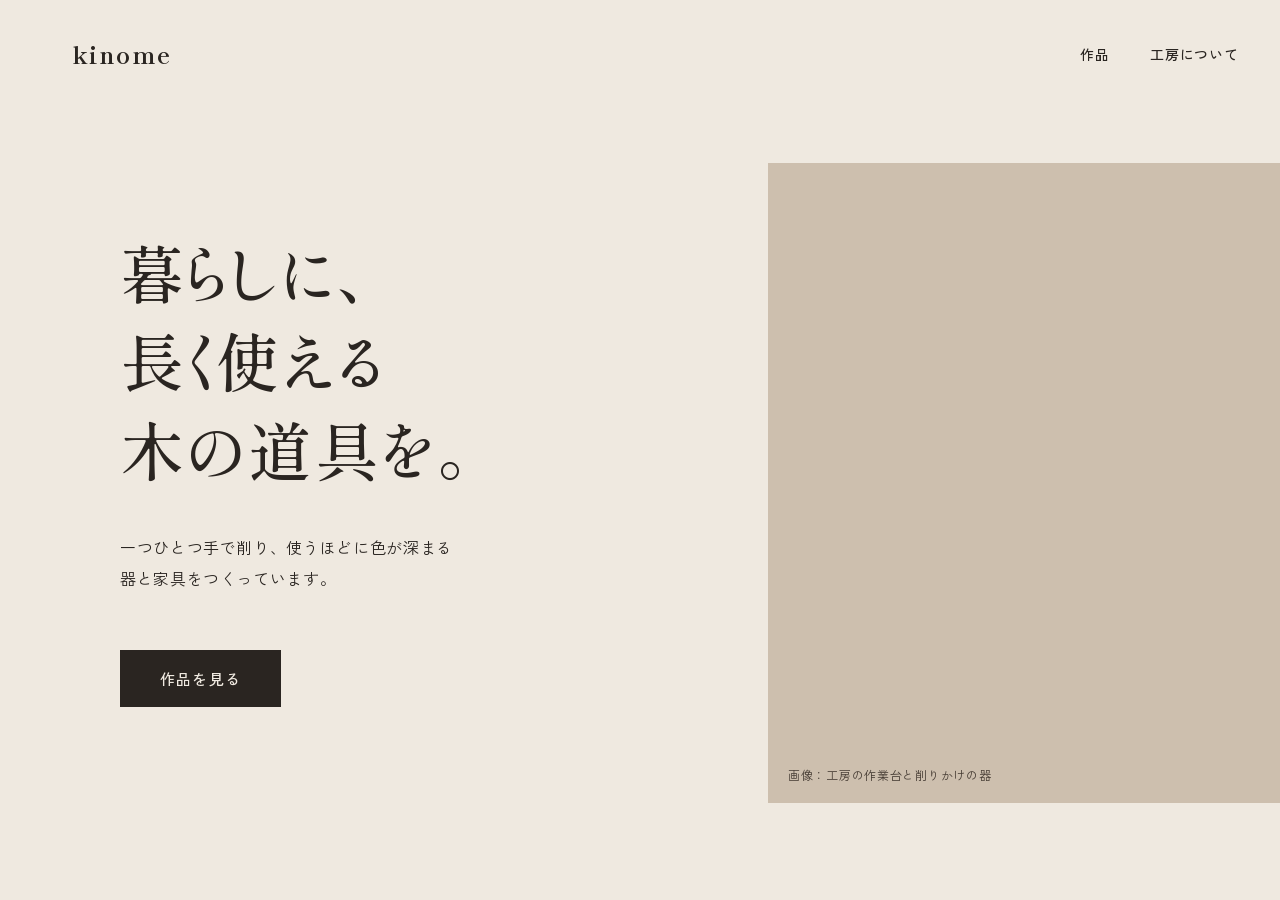
==== plugin/benchmark-starter/cases/starter-lp-good/work/lp/index.html @ 73255d2e "release: 2026-10-26 15fb478" ====
<!doctype html>
<html lang="ja"><head><meta charset="utf-8"><meta name="viewport" content="width=device-width,initial-scale=1"><link rel="preconnect" href="https://fonts.googleapis.com"><link rel="preconnect" href="https://fonts.gstatic.com" crossorigin><link rel="stylesheet" href="https://fonts.googleapis.com/css2?family=Shippori+Mincho+B1:wght@500;700&family=Zen+Kaku+Gothic+New:wght@400;500&display=swap">
<style>*{box-sizing:border-box;margin:0;padding:0}body{width:1440px;height:900px;background:#efe9e0;color:#2a2521;font-family:"Zen Kaku Gothic New",sans-serif;overflow:hidden}
header{display:flex;justify-content:space-between;align-items:center;padding:36px 72px}
.logo{font-family:"Shippori Mincho B1",serif;font-size:24px;font-weight:700;letter-spacing:.06em}
nav{display:flex;gap:40px;font-size:14px;font-weight:500;letter-spacing:.06em}
main{display:grid;grid-template-columns:1fr 600px;gap:96px;padding:56px 72px 0 120px;align-items:start}
h1{font-family:"Shippori Mincho B1",serif;font-weight:500;font-size:64px;line-height:1.38;letter-spacing:.04em;font-feature-settings:"palt";margin-top:64px}
.lead{margin-top:40px;max-width:22em;word-break:auto-phrase;font-size:16px;line-height:1.95;letter-spacing:.04em}
.cta{margin-top:56px;display:flex;gap:32px;align-items:center}
.btn{background:#2a2521;color:#efe9e0;padding:18px 40px;font-size:15px;font-weight:500;letter-spacing:.08em}
.link{font-size:15px;font-weight:500;letter-spacing:.06em;border-bottom:1px solid #2a2521;padding-bottom:4px}
.img{height:640px;background:#cdbfae;display:flex;align-items:flex-end;padding:20px;font-size:12px;color:#463c34;letter-spacing:.06em}</style></head>
<body><header><p class="logo">kinome</p><nav><span>作品</span><span>工房について</span><span>お問い合わせ</span></nav></header>
<main><div><h1>暮らしに、<br>長く使える<br>木の道具を。</h1><p class="lead">一つひとつ手で削り、使うほどに色が深まる器と家具をつくっています。</p>
<div class="cta"><span class="btn">作品を見る</span></div></div><div class="img">画像：工房の作業台と削りかけの器</div></main></body></html>
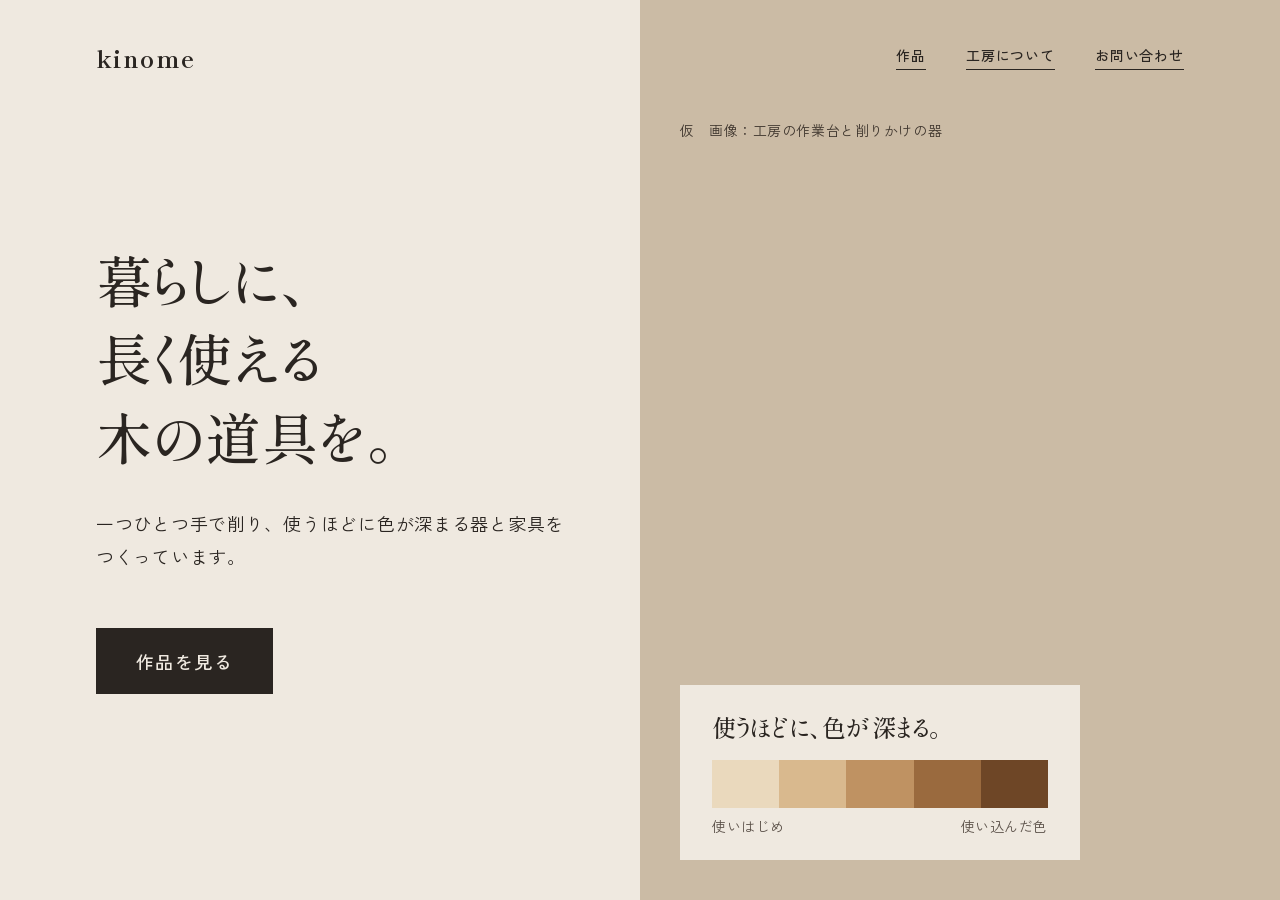
==== commit 2608d4cf: "release: 2026-10-27 d9cb915" ====
--- a/plugin/benchmark-starter/cases/starter-lp-good/work/lp/index.html
+++ b/plugin/benchmark-starter/cases/starter-lp-good/work/lp/index.html
@@ -1,16 +1,49 @@
 <!doctype html>
 <html lang="ja"><head><meta charset="utf-8"><meta name="viewport" content="width=device-width,initial-scale=1"><link rel="preconnect" href="https://fonts.googleapis.com"><link rel="preconnect" href="https://fonts.gstatic.com" crossorigin><link rel="stylesheet" href="https://fonts.googleapis.com/css2?family=Shippori+Mincho+B1:wght@500;700&family=Zen+Kaku+Gothic+New:wght@400;500&display=swap">
-<style>*{box-sizing:border-box;margin:0;padding:0}body{width:1440px;height:900px;background:#efe9e0;color:#2a2521;font-family:"Zen Kaku Gothic New",sans-serif;overflow:hidden}
-header{display:flex;justify-content:space-between;align-items:center;padding:36px 72px}
+<!-- 「使うほどに色が深まる」を、写真の上に置いた5段の木の色見本で見せる。文字の段階は 14/18/24/32/56（比率 1.33） -->
+<style>*{box-sizing:border-box;margin:0;padding:0}
+:root{--paper:#efe9e0;--ink:#2a2521;--sub:#5a5048;--photo:#cbbba5;--m:96px;
+  --w1:#ead9bd;--w2:#d9b98e;--w3:#bf9262;--w4:#9a6a3e;--w5:#6e4626}
+body{background:var(--paper);color:var(--ink);font-family:"Zen Kaku Gothic New",sans-serif;line-break:strict}
+a{color:inherit;text-decoration:none}
+.fv{position:relative;height:100vh;display:grid;grid-template-columns:1fr 640px}
+header{position:absolute;inset:0 0 auto 0;display:flex;justify-content:space-between;align-items:center;padding:40px var(--m);z-index:2}
 .logo{font-family:"Shippori Mincho B1",serif;font-size:24px;font-weight:700;letter-spacing:.06em}
 nav{display:flex;gap:40px;font-size:14px;font-weight:500;letter-spacing:.06em}
-main{display:grid;grid-template-columns:1fr 600px;gap:96px;padding:56px 72px 0 120px;align-items:start}
-h1{font-family:"Shippori Mincho B1",serif;font-weight:500;font-size:64px;line-height:1.38;letter-spacing:.04em;font-feature-settings:"palt";margin-top:64px}
-.lead{margin-top:40px;max-width:22em;word-break:auto-phrase;font-size:16px;line-height:1.95;letter-spacing:.04em}
-.cta{margin-top:56px;display:flex;gap:32px;align-items:center}
-.btn{background:#2a2521;color:#efe9e0;padding:18px 40px;font-size:15px;font-weight:500;letter-spacing:.08em}
-.link{font-size:15px;font-weight:500;letter-spacing:.06em;border-bottom:1px solid #2a2521;padding-bottom:4px}
-.img{height:640px;background:#cdbfae;display:flex;align-items:flex-end;padding:20px;font-size:12px;color:#463c34;letter-spacing:.06em}</style></head>
-<body><header><p class="logo">kinome</p><nav><span>作品</span><span>工房について</span><span>お問い合わせ</span></nav></header>
-<main><div><h1>暮らしに、<br>長く使える<br>木の道具を。</h1><p class="lead">一つひとつ手で削り、使うほどに色が深まる器と家具をつくっています。</p>
-<div class="cta"><span class="btn">作品を見る</span></div></div><div class="img">画像：工房の作業台と削りかけの器</div></main></body></html>
+nav a{padding-bottom:4px;border-bottom:1px solid currentColor}
+.menu{display:none;font-size:14px;font-weight:500;letter-spacing:.06em;padding-bottom:4px;border-bottom:1px solid currentColor}
+.copy{padding:240px 64px 96px var(--m)}
+h1{font-family:"Shippori Mincho B1",serif;font-weight:500;font-size:56px;line-height:1.4;letter-spacing:.02em;font-feature-settings:"palt";word-break:auto-phrase}
+.lead{margin-top:32px;max-width:36em;font-size:18px;line-height:1.8;letter-spacing:.04em;word-break:auto-phrase}
+.btn{display:inline-block;margin-top:56px;background:var(--ink);color:var(--paper);padding:20px 40px;font-size:18px;font-weight:500;letter-spacing:.08em}
+/* 写真の場所（仮）。右端と上下は画面の端まで */
+.photo{position:relative;background:var(--photo);display:flex;flex-direction:column;justify-content:flex-end;padding:40px}
+.photo .cap{position:absolute;top:120px;left:40px;font-size:14px;color:#3f362e;letter-spacing:.04em}
+.aging{background:var(--paper);padding:24px 32px 24px;width:400px}
+.aging p{font-family:"Shippori Mincho B1",serif;font-size:24px;font-weight:500;letter-spacing:.02em;font-feature-settings:"palt"}
+.chips{margin-top:16px;display:grid;grid-template-columns:repeat(5,1fr);height:48px}
+.chips i:nth-child(1){background:var(--w1)}.chips i:nth-child(2){background:var(--w2)}.chips i:nth-child(3){background:var(--w3)}.chips i:nth-child(4){background:var(--w4)}.chips i:nth-child(5){background:var(--w5)}
+.ends{margin-top:8px;display:flex;justify-content:space-between;font-size:14px;color:var(--sub);letter-spacing:.04em}
+@media (max-width:767px){
+  :root{--m:24px}
+  .fv{display:flex;flex-direction:column}
+  header{position:static;padding:20px var(--m)}
+  nav{display:none}
+  .menu{display:inline-block}
+  .copy{padding:32px var(--m) 40px}
+  h1{font-size:32px}
+  .lead{margin-top:24px;font-size:16px;max-width:22em}
+  .btn{margin-top:32px;padding:16px 32px;font-size:16px}
+  .photo{flex:1;min-height:0;padding:16px 24px}
+  .photo .cap{top:16px;left:24px}
+  .aging{width:auto;padding:12px 16px}
+  .aging p{font-size:18px}
+  .chips{margin-top:8px;height:24px}
+}</style></head>
+<body><section class="fv">
+<header><p class="logo">kinome</p><nav><a href="#works">作品</a><a href="#works">工房について</a><a href="#works">お問い合わせ</a></nav><a class="menu" href="#works">メニュー</a></header>
+<div class="copy"><h1>暮らしに、<br>長く使える<br>木の道具を。</h1><p class="lead">一つひとつ手で削り、使うほどに色が深まる器と家具をつくっています。</p>
+<a class="btn" href="#works">作品を見る</a></div>
+<div class="photo" data-provisional="image" data-label="画像：工房の作業台と削りかけの器" role="img" aria-label="仮の画像：工房の作業台と削りかけの器"><p class="cap">仮　画像：工房の作業台と削りかけの器</p>
+<div class="aging"><p>使うほどに、色が深まる。</p><div class="chips" aria-hidden="true"><i></i><i></i><i></i><i></i><i></i></div><div class="ends"><span>使いはじめ</span><span>使い込んだ色</span></div></div></div>
+</section></body></html>
